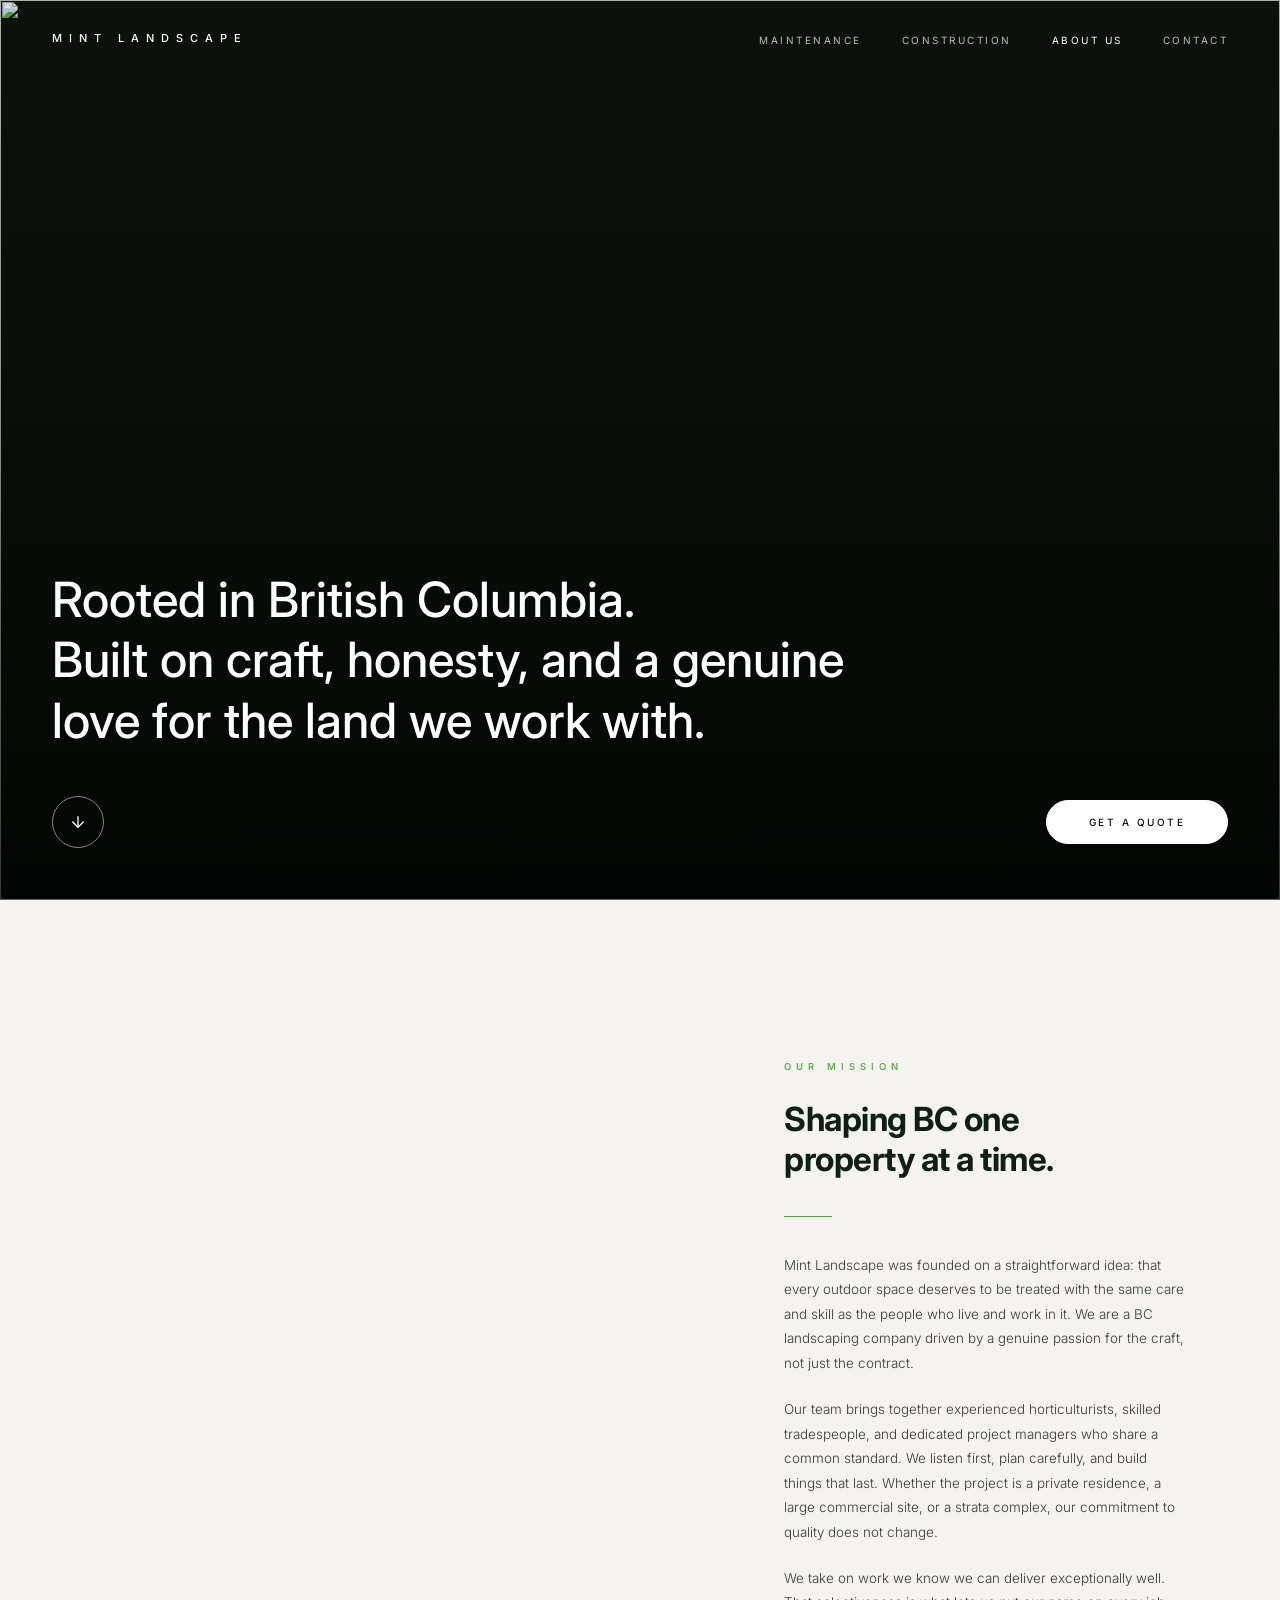
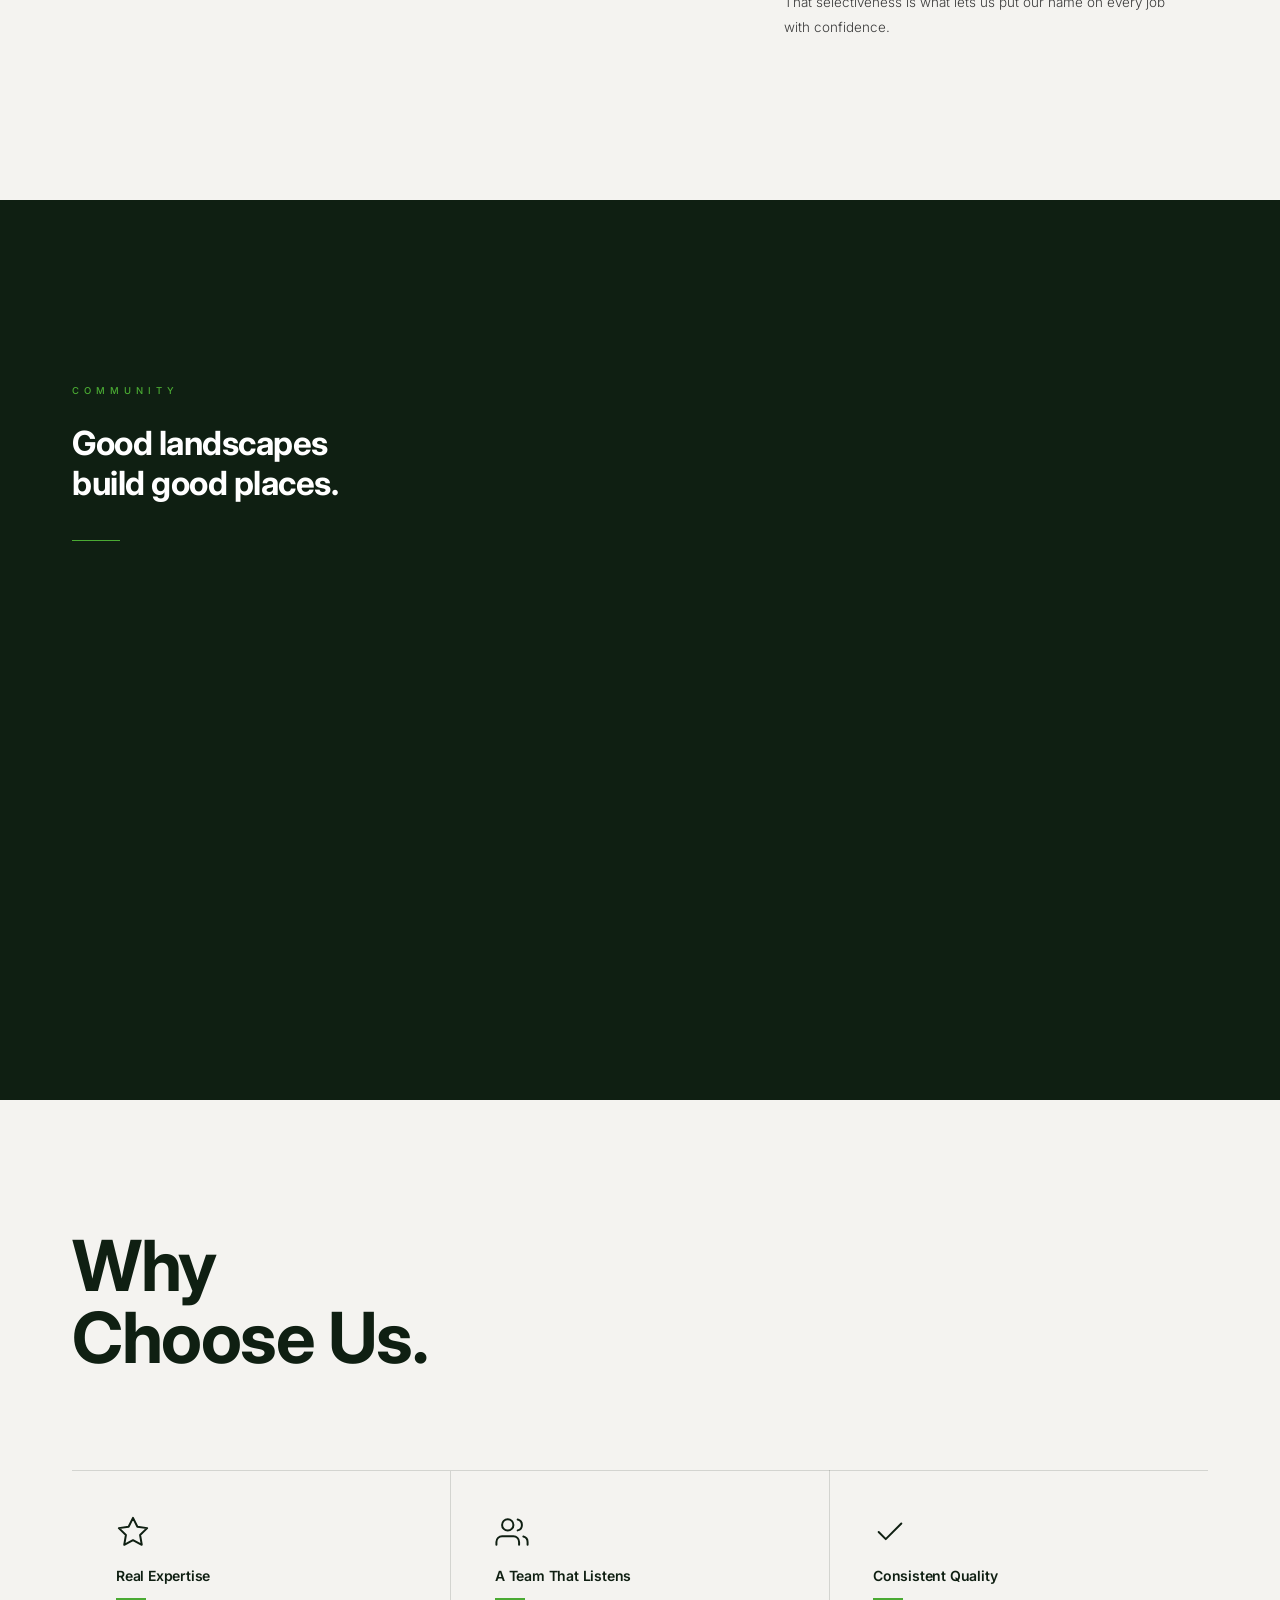
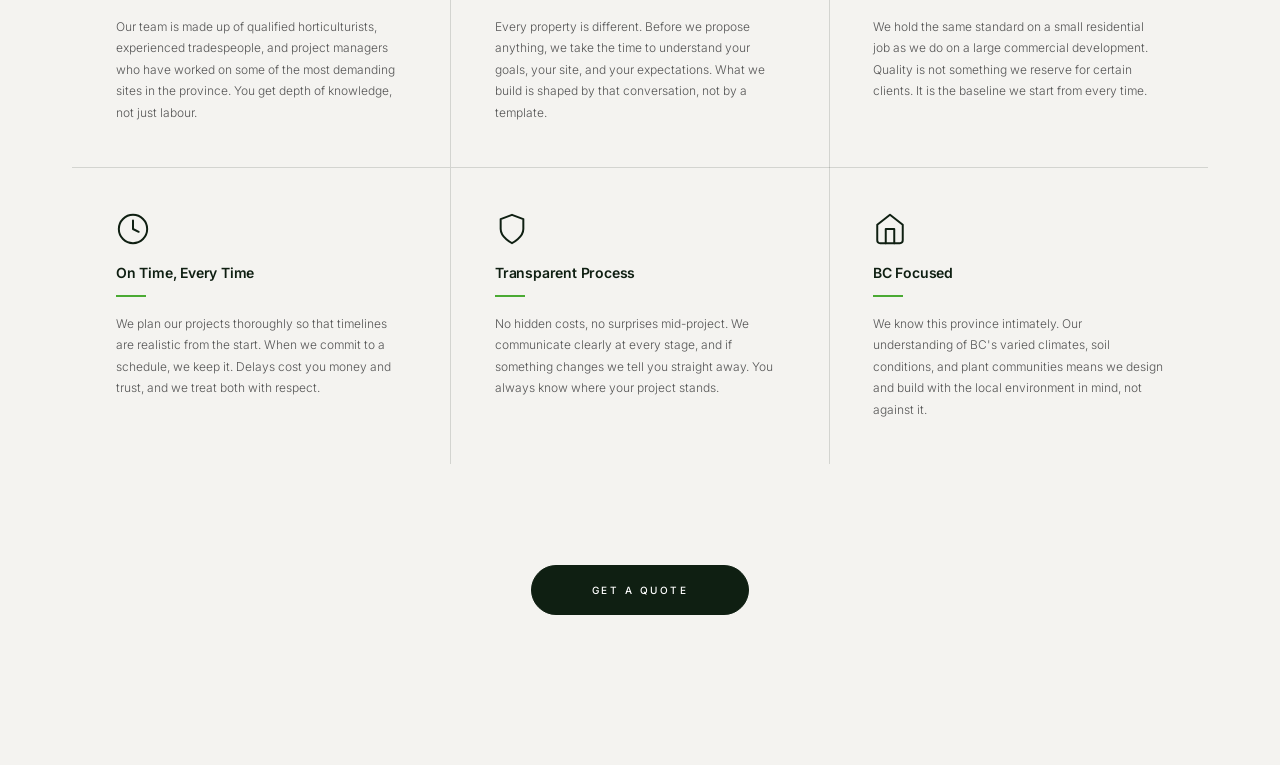
==== about.html @ d71b8bbe "Mint Landscape initial commit" ====
<!DOCTYPE html>
<html lang="en">
<head>
  <meta charset="UTF-8" />
  <meta name="viewport" content="width=device-width, initial-scale=1.0" />
  <title>About Us — Mint Landscape</title>
  <link
    href="https://fonts.googleapis.com/css2?family=Inter:wght@300;400;500;600;700;800&display=swap"
    rel="stylesheet"
  />
  <style>
    *, *::before, *::after {
      margin: 0;
      padding: 0;
      box-sizing: border-box;
    }

    html { scroll-behavior: smooth; }

    body {
      background: #0a140c;
      font-family: 'Inter', sans-serif;
    }

    /* ─────────────────────────────
       HERO
    ───────────────────────────── */
    .hero {
      position: relative;
      width: 100%;
      height: 100vh;
      overflow: hidden;
    }

    .hero__bg {
      position: absolute;
      inset: 0;
      z-index: 0;
      overflow: hidden;
    }

    .hero__bg img {
      width: 100%;
      height: 100%;
      object-fit: cover;
      animation: bgDrift 24s ease-in-out infinite alternate;
    }

    @keyframes bgDrift {
      from { transform: scale(1.00); }
      to   { transform: scale(1.07); }
    }

    .hero__bg::after {
      content: '';
      position: absolute;
      inset: 0;
      background: linear-gradient(
        to bottom,
        rgba(0,0,0,0.10) 0%,
        rgba(0,0,0,0.22) 40%,
        rgba(0,0,0,0.70) 100%
      );
    }

    .hero::after {
      content: '';
      position: absolute;
      bottom: 0; left: 0; right: 0;
      height: 1px;
      background: rgba(255,255,255,0.18);
      z-index: 10;
    }

    /* ── NAV ── */
    .nav {
      position: absolute;
      top: 0; left: 0; right: 0;
      z-index: 50;
      display: flex;
      align-items: center;
      justify-content: space-between;
      padding: 28px 52px;
      opacity: 0;
      transform: translateY(-12px);
      transition: opacity 0.9s ease, transform 0.9s ease;
    }

    .nav.show { opacity: 1; transform: translateY(0); }

    .nav__logo {
      font-size: 11px;
      font-weight: 500;
      letter-spacing: 7px;
      text-transform: uppercase;
      color: #fff;
      text-decoration: none;
    }

    .nav__links {
      display: flex;
      gap: 40px;
      list-style: none;
    }

    .nav__links a {
      font-size: 10px;
      font-weight: 400;
      letter-spacing: 2.5px;
      text-transform: uppercase;
      color: rgba(255,255,255,0.72);
      text-decoration: none;
      transition: color 0.2s ease;
    }

    .nav__links a:hover,
    .nav__links a.active { color: #fff; }

    /* ── HERO CONTENT ── */
    .hero__content {
      position: absolute;
      inset: 0;
      z-index: 20;
      display: flex;
      flex-direction: column;
      justify-content: flex-end;
      padding: 0 52px 52px;
    }

    .hero__heading {
      font-size: clamp(28px, 3.8vw, 62px);
      font-weight: 500;
      color: #ffffff;
      line-height: 1.25;
      max-width: 860px;
      opacity: 0;
      transform: translateY(22px);
      transition: opacity 0.8s ease, transform 0.8s ease;
    }

    .hero__heading.show { opacity: 1; transform: translateY(0); }

    .hero__bottom {
      display: flex;
      align-items: center;
      justify-content: space-between;
      margin-top: 44px;
      opacity: 0;
      transform: translateY(16px);
      transition: opacity 0.7s ease 0.18s, transform 0.7s ease 0.18s;
    }

    .hero__bottom.show { opacity: 1; transform: translateY(0); }

    .scroll-btn {
      width: 52px;
      height: 52px;
      border-radius: 50%;
      border: 1.5px solid rgba(255,255,255,0.50);
      display: flex;
      align-items: center;
      justify-content: center;
      cursor: pointer;
      text-decoration: none;
      position: relative;
      overflow: hidden;
      transition: border-color 0.3s ease, transform 0.2s ease;
    }

    .scroll-btn::before {
      content: '';
      position: absolute;
      inset: 0;
      border-radius: 50%;
      background: rgba(255,255,255,0.10);
      transform: scale(0);
      transition: transform 0.35s cubic-bezier(0.16, 1, 0.3, 1);
    }

    .scroll-btn:hover::before { transform: scale(1); }
    .scroll-btn:hover { border-color: rgba(255,255,255,0.90); transform: translateY(3px); }

    .scroll-btn svg {
      width: 18px;
      height: 18px;
      stroke: #fff;
      fill: none;
      stroke-width: 1.8;
      position: relative;
      z-index: 1;
    }

    .quote-btn {
      display: inline-block;
      font-size: 10px;
      font-weight: 500;
      letter-spacing: 2.5px;
      text-transform: uppercase;
      color: #0a140c;
      text-decoration: none;
      background: #ffffff;
      border: 1.5px solid #ffffff;
      border-radius: 100px;
      padding: 15px 42px;
      cursor: pointer;
      position: relative;
      overflow: hidden;
      z-index: 0;
      transition: color 0.35s ease, transform 0.18s ease;
    }

    .quote-btn::after {
      content: '';
      position: absolute;
      inset: 0;
      border-radius: 100px;
      background: #2a5c35;
      transform: translateX(-101%);
      transition: transform 0.38s cubic-bezier(0.16, 1, 0.3, 1);
      z-index: 1;
    }

    .quote-btn:hover::after { transform: translateX(0); }
    .quote-btn:hover { color: #ffffff; transform: translateY(-2px); }
    .quote-btn:active { transform: translateY(0); }
    .quote-btn span { position: relative; z-index: 2; }

    /* ─────────────────────────────
       SCROLL CONTENT
    ───────────────────────────── */
    .page-content {
      background: #f4f3f0;
      overflow: hidden;
    }

    /* ─────────────────────────────
       SECTION 1 — OUR MISSION
       image left, text right
    ───────────────────────────── */
    .mission {
      display: flex;
      align-items: stretch;
      min-height: 100vh;
    }

    .mission__img {
      flex: 0 0 55%;
      position: relative;
      overflow: hidden;
      clip-path: inset(6% 6% 6% 6% round 18px);
      transition: clip-path 1.1s cubic-bezier(0.16, 1, 0.3, 1);
    }

    .mission__img.reveal {
      clip-path: inset(0% 0% 0% 0% round 0px);
    }

    .mission__img img {
      width: 100%;
      height: 100%;
      object-fit: cover;
    }

    .mission__text {
      flex: 1;
      display: flex;
      flex-direction: column;
      justify-content: center;
      padding: 80px 72px 80px 80px;
      background: #f4f3f0;
    }

    .mission__eyebrow {
      font-size: 9.5px;
      font-weight: 500;
      letter-spacing: 5px;
      text-transform: uppercase;
      color: #4aaa33;
      margin-bottom: 28px;
      opacity: 0;
      transform: translateY(14px);
      transition: opacity 0.6s ease, transform 0.6s ease;
    }
    .mission__eyebrow.show { opacity: 1; transform: translateY(0); }

    .mission__heading {
      font-size: clamp(26px, 2.6vw, 42px);
      font-weight: 700;
      color: #0f1f12;
      line-height: 1.2;
      letter-spacing: -0.5px;
      margin-bottom: 36px;
      opacity: 0;
      transform: translateY(20px);
      transition: opacity 0.75s ease, transform 0.75s ease;
    }
    .mission__heading.show { opacity: 1; transform: translateY(0); }

    .mission__rule {
      width: 0;
      height: 1.5px;
      background: #4aaa33;
      margin-bottom: 36px;
      transition: width 0.9s cubic-bezier(0.16, 1, 0.3, 1);
    }
    .mission__rule.show { width: 48px; }

    .mission__body {
      opacity: 0;
      transform: translateY(16px);
      transition: opacity 0.7s ease, transform 0.7s ease;
    }
    .mission__body.show { opacity: 1; transform: translateY(0); }

    .mission__body p {
      font-size: clamp(13px, 1.05vw, 15.5px);
      font-weight: 300;
      color: #3a3a3a;
      line-height: 1.82;
      max-width: 400px;
    }

    .mission__body p + p { margin-top: 22px; }

    /* ─────────────────────────────
       SECTION 2 — COMMUNITY
       text left, image right
    ───────────────────────────── */
    .community {
      display: flex;
      align-items: stretch;
      min-height: 100vh;
      background: #0f1f12;
    }

    .community__text {
      flex: 1;
      display: flex;
      flex-direction: column;
      justify-content: center;
      padding: 80px 80px 80px 72px;
    }

    .community__eyebrow {
      font-size: 9.5px;
      font-weight: 500;
      letter-spacing: 5px;
      text-transform: uppercase;
      color: #4aaa33;
      margin-bottom: 28px;
      opacity: 0;
      transform: translateY(14px);
      transition: opacity 0.6s ease, transform 0.6s ease;
    }
    .community__eyebrow.show { opacity: 1; transform: translateY(0); }

    .community__heading {
      font-size: clamp(26px, 2.6vw, 42px);
      font-weight: 700;
      color: #ffffff;
      line-height: 1.2;
      letter-spacing: -0.5px;
      margin-bottom: 36px;
      opacity: 0;
      transform: translateY(20px);
      transition: opacity 0.75s ease, transform 0.75s ease;
    }
    .community__heading.show { opacity: 1; transform: translateY(0); }

    .community__rule {
      width: 0;
      height: 1.5px;
      background: #4aaa33;
      margin-bottom: 36px;
      transition: width 0.9s cubic-bezier(0.16, 1, 0.3, 1);
    }
    .community__rule.show { width: 48px; }

    .community__body {
      opacity: 0;
      transform: translateY(16px);
      transition: opacity 0.7s ease, transform 0.7s ease;
    }
    .community__body.show { opacity: 1; transform: translateY(0); }

    .community__body p {
      font-size: clamp(13px, 1.05vw, 15.5px);
      font-weight: 300;
      color: rgba(255,255,255,0.75);
      line-height: 1.82;
      max-width: 400px;
    }

    .community__body p + p { margin-top: 22px; }

    .community__img {
      flex: 0 0 55%;
      position: relative;
      overflow: hidden;
      clip-path: inset(6% 6% 6% 6% round 18px);
      transition: clip-path 1.1s cubic-bezier(0.16, 1, 0.3, 1);
    }

    .community__img.reveal {
      clip-path: inset(0% 0% 0% 0% round 0px);
    }

    .community__img img {
      width: 100%;
      height: 100%;
      object-fit: cover;
    }

    /* ─────────────────────────────
       SECTION 3 — WHY CHOOSE US
    ───────────────────────────── */
    .why {
      background: #f4f3f0;
      padding: 130px 72px 150px;
    }

    .why__header {
      display: flex;
      align-items: flex-start;
      justify-content: space-between;
      gap: 60px;
      margin-bottom: 96px;
    }

    .why__title {
      font-size: clamp(42px, 5.5vw, 82px);
      font-weight: 700;
      color: #0f1f12;
      line-height: 1.02;
      letter-spacing: -1.5px;
      opacity: 0;
      transform: translateY(28px);
      transition: opacity 0.85s ease, transform 0.85s ease;
    }
    .why__title.show { opacity: 1; transform: translateY(0); }

    .why__intro {
      max-width: 420px;
      padding-top: 18px;
      opacity: 0;
      transform: translateY(20px);
      transition: opacity 0.85s ease 0.18s, transform 0.85s ease 0.18s;
    }
    .why__intro.show { opacity: 1; transform: translateY(0); }

    .why__intro p {
      font-size: clamp(13px, 1.0vw, 15px);
      font-weight: 300;
      color: #3a3a3a;
      line-height: 1.84;
    }

    .why__grid {
      display: grid;
      grid-template-columns: repeat(3, 1fr);
      perspective: 1200px;
      overflow: visible;
    }

    .why__card {
      padding: 44px;
      border-top: 1px solid rgba(15,31,18,0.14);
      opacity: 0;
      transform: translateY(32px);
      transition: opacity 0.65s ease, transform 0.65s ease,
                  box-shadow 0.35s ease, background 0.25s ease;
      cursor: default;
      will-change: transform;
      position: relative;
    }
    .why__card.show { opacity: 1; transform: translateY(0); }

    .why__card:not(:nth-child(3n)) {
      border-right: 1px solid rgba(15,31,18,0.14);
    }

    .why__card:hover {
      box-shadow: 0 28px 64px -12px rgba(15,31,18,0.22),
                  0 8px 24px -4px rgba(15,31,18,0.12);
      z-index: 2;
      background: #fff;
      border-radius: 6px;
    }

    .why__card__icon {
      width: 34px;
      height: 34px;
      margin-bottom: 18px;
    }

    .why__card__icon svg {
      width: 34px;
      height: 34px;
      stroke: #0f1f12;
      fill: none;
      stroke-width: 1.4;
      stroke-linecap: round;
      stroke-linejoin: round;
    }

    .why__card__name {
      font-size: clamp(14px, 1.05vw, 16.5px);
      font-weight: 600;
      color: #0f1f12;
      letter-spacing: -0.2px;
      margin-bottom: 14px;
    }

    .why__card__line {
      width: 30px;
      height: 1.5px;
      background: #4aaa33;
      margin-bottom: 16px;
    }

    .why__card__desc {
      font-size: clamp(12px, 0.88vw, 13.5px);
      font-weight: 300;
      color: #555;
      line-height: 1.80;
    }

    /* CTA at bottom */
    .why__cta {
      display: flex;
      justify-content: center;
      padding-top: 100px;
      opacity: 0;
      transform: translateY(18px);
      transition: opacity 0.7s ease, transform 0.7s ease;
    }
    .why__cta.show { opacity: 1; transform: translateY(0); }

    .why__quote-btn {
      display: inline-block;
      font-size: 10px;
      font-weight: 500;
      letter-spacing: 2.5px;
      text-transform: uppercase;
      color: #fff;
      text-decoration: none;
      background: #0f1f12;
      border: 1.5px solid #0f1f12;
      border-radius: 100px;
      padding: 18px 60px;
      position: relative;
      overflow: hidden;
      z-index: 0;
      transition: color 0.35s ease, transform 0.18s ease;
      cursor: pointer;
    }
    .why__quote-btn::after {
      content: '';
      position: absolute;
      inset: 0;
      border-radius: 100px;
      background: #2a5c35;
      transform: translateX(-101%);
      transition: transform 0.38s cubic-bezier(0.16, 1, 0.3, 1);
      z-index: 1;
    }
    .why__quote-btn:hover::after { transform: translateX(0); }
    .why__quote-btn:hover { color: #fff; transform: translateY(-2px); }
    .why__quote-btn:active { transform: translateY(0); }
    .why__quote-btn span { position: relative; z-index: 2; }
  </style>
</head>
<body>

  <!-- ── HERO ── -->
  <section class="hero" id="hero">

    <div class="hero__bg" aria-hidden="true">
      <img src="images/about_1.jpg" alt="" />
    </div>

    <nav class="nav" id="siteNav">
      <a href="home.html" class="nav__logo">Mint Landscape</a>
      <ul class="nav__links">
        <li><a href="maintenance.html">Maintenance</a></li>
        <li><a href="construction.html">Construction</a></li>
        <li><a href="about.html" class="active">About Us</a></li>
        <li><a href="contact.html">Contact</a></li>
      </ul>
    </nav>

    <div class="hero__content">
      <h1 class="hero__heading" id="heroHeading">
        Rooted in British Columbia.<br>
        Built on craft, honesty, and a genuine<br>
        love for the land we work with.
      </h1>
      <div class="hero__bottom" id="heroBottom">
        <a href="#content" class="scroll-btn" aria-label="Scroll down">
          <svg viewBox="0 0 24 24" stroke-linecap="round" stroke-linejoin="round">
            <line x1="12" y1="5" x2="12" y2="19"/>
            <polyline points="19 12 12 19 5 12"/>
          </svg>
        </a>
        <a href="contact.html#quote" class="quote-btn">
          <span>Get a Quote</span>
        </a>
      </div>
    </div>

  </section>

  <!-- ── SCROLL CONTENT ── -->
  <div class="page-content" id="content">

    <!-- ── SECTION 1: OUR MISSION ── -->
    <div class="mission" id="missionSection">

      <div class="mission__img" id="missionImg">
        <img src="images/about_1.jpg" alt="Mint Landscape team at work" />
      </div>

      <div class="mission__text">
        <p class="mission__eyebrow" id="missionEyebrow">Our Mission</p>
        <h2 class="mission__heading" id="missionHeading">
          Shaping BC one<br>property at a time.
        </h2>
        <div class="mission__rule" id="missionRule"></div>
        <div class="mission__body" id="missionBody">
          <p>
            Mint Landscape was founded on a straightforward idea: that every
            outdoor space deserves to be treated with the same care and
            skill as the people who live and work in it. We are a BC landscaping
            company driven by a genuine passion for the craft, not just the
            contract.
          </p>
          <p>
            Our team brings together experienced horticulturists, skilled
            tradespeople, and dedicated project managers who share a common
            standard. We listen first, plan carefully, and build things that
            last. Whether the project is a private residence, a large commercial
            site, or a strata complex, our commitment to quality does not change.
          </p>
          <p>
            We take on work we know we can deliver exceptionally well. That
            selectiveness is what lets us put our name on every job with confidence.
          </p>
        </div>
      </div>

    </div>

    <!-- ── SECTION 2: COMMUNITY ── -->
    <div class="community" id="communitySection">

      <div class="community__text">
        <p class="community__eyebrow" id="communityEyebrow">Community</p>
        <h2 class="community__heading" id="communityHeading">
          Good landscapes<br>build good places.
        </h2>
        <div class="community__rule" id="communityRule"></div>
        <div class="community__body" id="communityBody">
          <p>
            We serve a wide range of clients across the Lower Mainland and
            greater BC, from families wanting a backyard they can actually
            use, to developers who need a trusted landscaping partner from
            groundbreak to handover.
          </p>
          <p>
            The spaces we build and maintain become part of neighbourhoods.
            They affect how people feel walking to their front door, how
            residents interact with shared outdoor areas, and how a business
            presents itself to the world. We take that seriously.
          </p>
          <p>
            Building strong relationships with our clients and giving back to
            the communities we work in is not a side note. It is part of what
            drives us to keep doing this work well.
          </p>
        </div>
      </div>

      <div class="community__img" id="communityImg">
        <img src="images/about_2.jpeg" alt="Mint Landscape community work" />
      </div>

    </div>

    <!-- ── SECTION 3: WHY CHOOSE US ── -->
    <section class="why" id="whySection">

      <div class="why__header" id="whyHeader">
        <h2 class="why__title" id="whyTitle">Why<br>Choose Us.</h2>
        <div class="why__intro" id="whyIntro">
          <p>
            There are many landscaping companies in BC. Here is what makes
            working with Mint a different experience from the first call to
            the final walkthrough.
          </p>
        </div>
      </div>

      <div class="why__grid" id="whyGrid">

        <div class="why__card" data-why>
          <div class="why__card__icon">
            <svg viewBox="0 0 24 24" aria-hidden="true">
              <path d="M12 2l3.09 6.26L22 9.27l-5 4.87 1.18 6.88L12 17.77l-6.18 3.25L7 14.14 2 9.27l6.91-1.01L12 2z"/>
            </svg>
          </div>
          <p class="why__card__name">Real Expertise</p>
          <div class="why__card__line"></div>
          <p class="why__card__desc">Our team is made up of qualified horticulturists, experienced tradespeople, and project managers who have worked on some of the most demanding sites in the province. You get depth of knowledge, not just labour.</p>
        </div>

        <div class="why__card" data-why>
          <div class="why__card__icon">
            <svg viewBox="0 0 24 24" aria-hidden="true">
              <path d="M17 21v-2a4 4 0 0 0-4-4H5a4 4 0 0 0-4 4v2"/>
              <circle cx="9" cy="7" r="4"/>
              <path d="M23 21v-2a4 4 0 0 0-3-3.87"/>
              <path d="M16 3.13a4 4 0 0 1 0 7.75"/>
            </svg>
          </div>
          <p class="why__card__name">A Team That Listens</p>
          <div class="why__card__line"></div>
          <p class="why__card__desc">Every property is different. Before we propose anything, we take the time to understand your goals, your site, and your expectations. What we build is shaped by that conversation, not by a template.</p>
        </div>

        <div class="why__card" data-why>
          <div class="why__card__icon">
            <svg viewBox="0 0 24 24" aria-hidden="true">
              <polyline points="20 6 9 17 4 12"/>
            </svg>
          </div>
          <p class="why__card__name">Consistent Quality</p>
          <div class="why__card__line"></div>
          <p class="why__card__desc">We hold the same standard on a small residential job as we do on a large commercial development. Quality is not something we reserve for certain clients. It is the baseline we start from every time.</p>
        </div>

        <div class="why__card" data-why>
          <div class="why__card__icon">
            <svg viewBox="0 0 24 24" aria-hidden="true">
              <circle cx="12" cy="12" r="10"/>
              <polyline points="12 6 12 12 16 14"/>
            </svg>
          </div>
          <p class="why__card__name">On Time, Every Time</p>
          <div class="why__card__line"></div>
          <p class="why__card__desc">We plan our projects thoroughly so that timelines are realistic from the start. When we commit to a schedule, we keep it. Delays cost you money and trust, and we treat both with respect.</p>
        </div>

        <div class="why__card" data-why>
          <div class="why__card__icon">
            <svg viewBox="0 0 24 24" aria-hidden="true">
              <path d="M12 22s8-4 8-10V5l-8-3-8 3v7c0 6 8 10 8 10z"/>
            </svg>
          </div>
          <p class="why__card__name">Transparent Process</p>
          <div class="why__card__line"></div>
          <p class="why__card__desc">No hidden costs, no surprises mid-project. We communicate clearly at every stage, and if something changes we tell you straight away. You always know where your project stands.</p>
        </div>

        <div class="why__card" data-why>
          <div class="why__card__icon">
            <svg viewBox="0 0 24 24" aria-hidden="true">
              <path d="M3 9l9-7 9 7v11a2 2 0 0 1-2 2H5a2 2 0 0 1-2-2z"/>
              <polyline points="9 22 9 12 15 12 15 22"/>
            </svg>
          </div>
          <p class="why__card__name">BC Focused</p>
          <div class="why__card__line"></div>
          <p class="why__card__desc">We know this province intimately. Our understanding of BC's varied climates, soil conditions, and plant communities means we design and build with the local environment in mind, not against it.</p>
        </div>

      </div>

      <div class="why__cta" id="whyCta">
        <a href="contact.html#quote" class="why__quote-btn"><span>Get a Quote</span></a>
      </div>

    </section>

  </div>

  <script>
    // Hero entrance
    setTimeout(function () {
      document.getElementById('siteNav').classList.add('show');
      setTimeout(function () { document.getElementById('heroHeading').classList.add('show'); }, 150);
      setTimeout(function () { document.getElementById('heroBottom').classList.add('show'); }, 400);
    }, 1000);

    function makeRevealObs(threshold, onEnter, onLeave) {
      return new IntersectionObserver(function(entries) {
        entries.forEach(function(entry) {
          if (entry.isIntersecting) { onEnter(entry.target); }
          else { if (onLeave) onLeave(entry.target); }
        });
      }, { threshold: threshold || 0.15 });
    }

    // ── Mission section ──
    makeRevealObs(0.15,
      function() {
        document.getElementById('missionImg').classList.add('reveal');
        setTimeout(function(){ document.getElementById('missionEyebrow').classList.add('show'); }, 400);
        setTimeout(function(){ document.getElementById('missionHeading').classList.add('show'); }, 650);
        setTimeout(function(){ document.getElementById('missionRule').classList.add('show'); }, 900);
        setTimeout(function(){ document.getElementById('missionBody').classList.add('show'); }, 1050);
      },
      function() {
        document.getElementById('missionImg').classList.remove('reveal');
        document.getElementById('missionEyebrow').classList.remove('show');
        document.getElementById('missionHeading').classList.remove('show');
        document.getElementById('missionRule').classList.remove('show');
        document.getElementById('missionBody').classList.remove('show');
      }
    ).observe(document.getElementById('missionSection'));

    // ── Community section ──
    makeRevealObs(0.15,
      function() {
        document.getElementById('communityImg').classList.add('reveal');
        setTimeout(function(){ document.getElementById('communityEyebrow').classList.add('show'); }, 400);
        setTimeout(function(){ document.getElementById('communityHeading').classList.add('show'); }, 650);
        setTimeout(function(){ document.getElementById('communityRule').classList.add('show'); }, 900);
        setTimeout(function(){ document.getElementById('communityBody').classList.add('show'); }, 1050);
      },
      function() {
        document.getElementById('communityImg').classList.remove('reveal');
        document.getElementById('communityEyebrow').classList.remove('show');
        document.getElementById('communityHeading').classList.remove('show');
        document.getElementById('communityRule').classList.remove('show');
        document.getElementById('communityBody').classList.remove('show');
      }
    ).observe(document.getElementById('communitySection'));

    // ── Why Choose Us header ──
    makeRevealObs(0.2,
      function() {
        document.getElementById('whyTitle').classList.add('show');
        setTimeout(function(){ document.getElementById('whyIntro').classList.add('show'); }, 180);
      },
      function() {
        document.getElementById('whyTitle').classList.remove('show');
        document.getElementById('whyIntro').classList.remove('show');
      }
    ).observe(document.getElementById('whyHeader'));

    // ── Why cards ──
    var whyCards = Array.from(document.querySelectorAll('[data-why]'));
    var whyCardObs = new IntersectionObserver(function(entries) {
      entries.forEach(function(entry) {
        var col = whyCards.indexOf(entry.target) % 3;
        if (entry.isIntersecting) {
          setTimeout(function(){ entry.target.classList.add('show'); }, col * 140);
        } else {
          entry.target.classList.remove('show');
        }
      });
    }, { threshold: 0.12 });
    whyCards.forEach(function(c) { whyCardObs.observe(c); });

    // ── CTA ──
    makeRevealObs(0.4,
      function(el){ el.classList.add('show'); },
      function(el){ el.classList.remove('show'); }
    ).observe(document.getElementById('whyCta'));

    // ── 3D tilt on why cards ──
    whyCards.forEach(function(card) {
      card.addEventListener('mousemove', function(e) {
        var rect = card.getBoundingClientRect();
        var dx = (e.clientX - rect.left - rect.width  / 2) / (rect.width  / 2);
        var dy = (e.clientY - rect.top  - rect.height / 2) / (rect.height / 2);
        card.style.transform = 'translateY(-6px) rotateX(' + (dy * -6) + 'deg) rotateY(' + (dx * 6) + 'deg) scale(1.01)';
        card.style.transition = 'box-shadow 0.2s ease, background 0.2s ease';
      });
      card.addEventListener('mouseleave', function() {
        card.style.transform = '';
        card.style.transition = 'opacity 0.65s ease, transform 0.55s cubic-bezier(0.16,1,0.3,1), box-shadow 0.35s ease';
      });
    });
  </script>

</body>
</html>
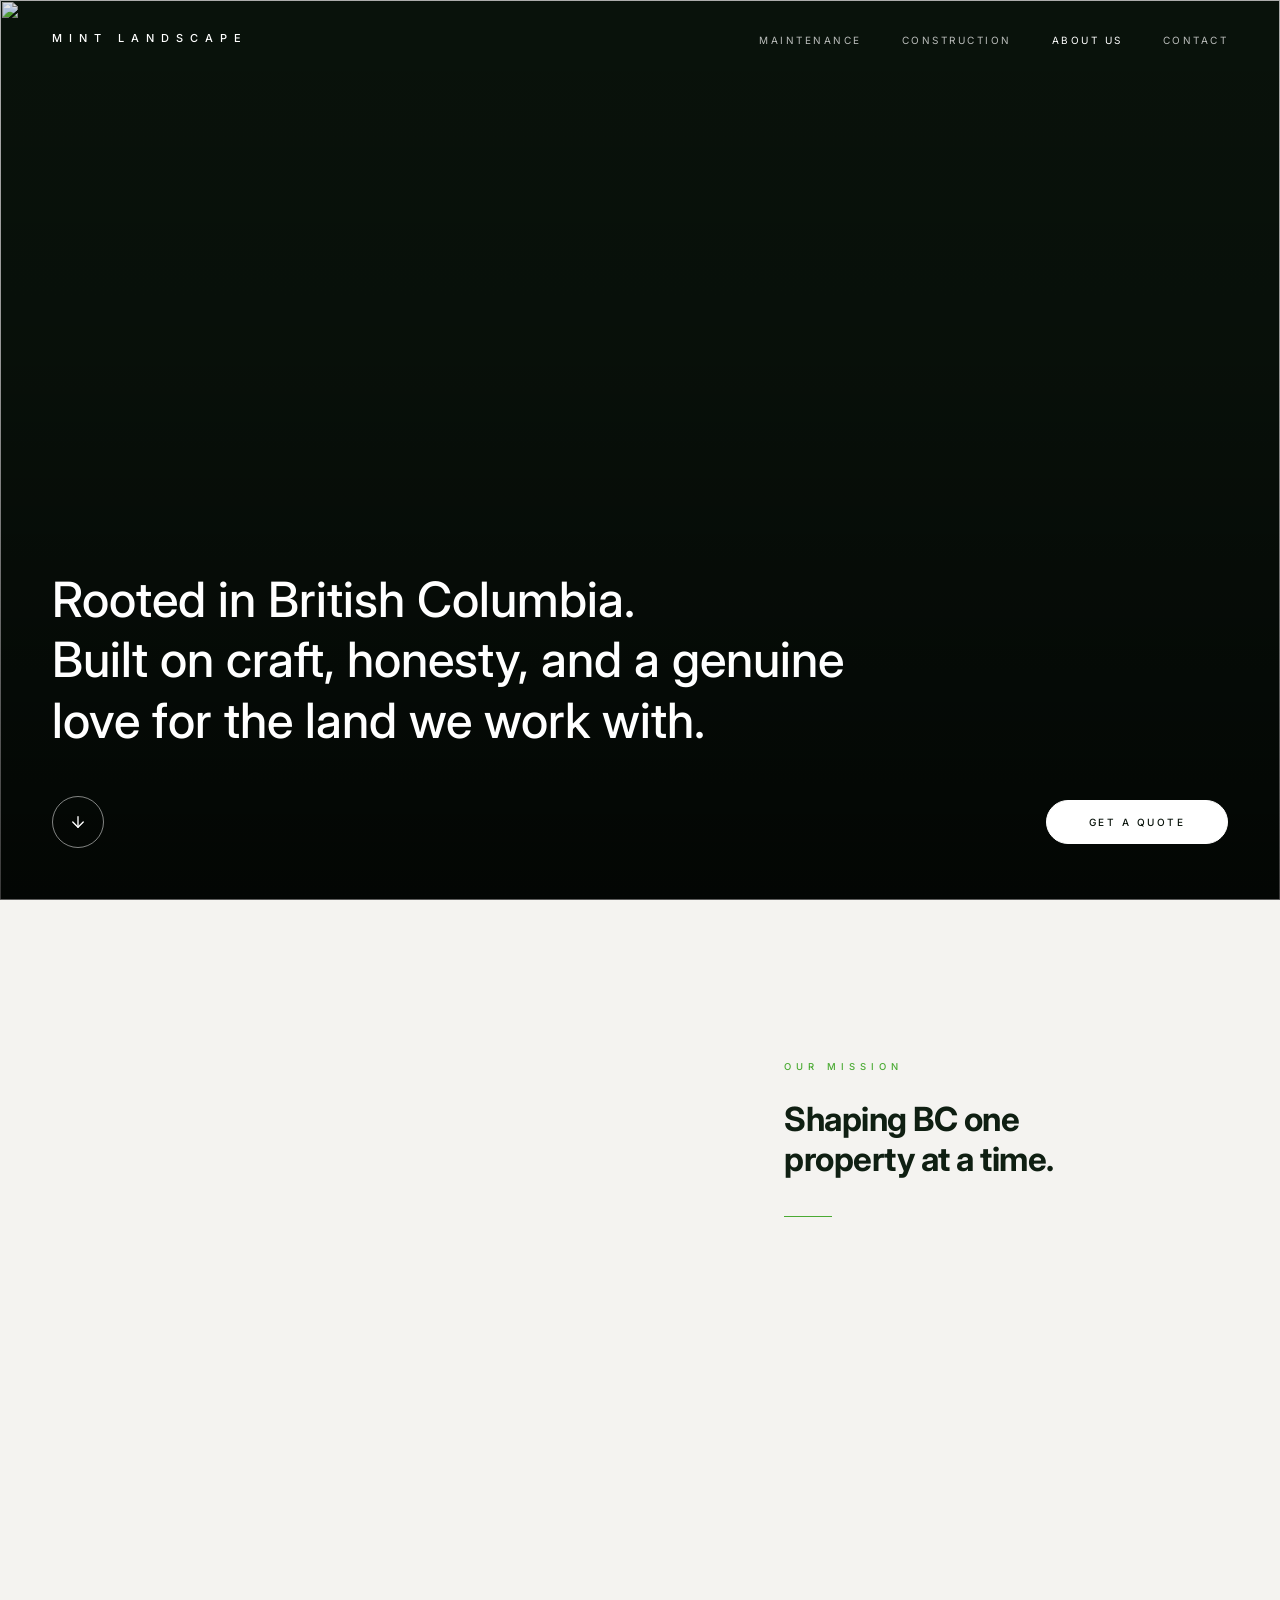
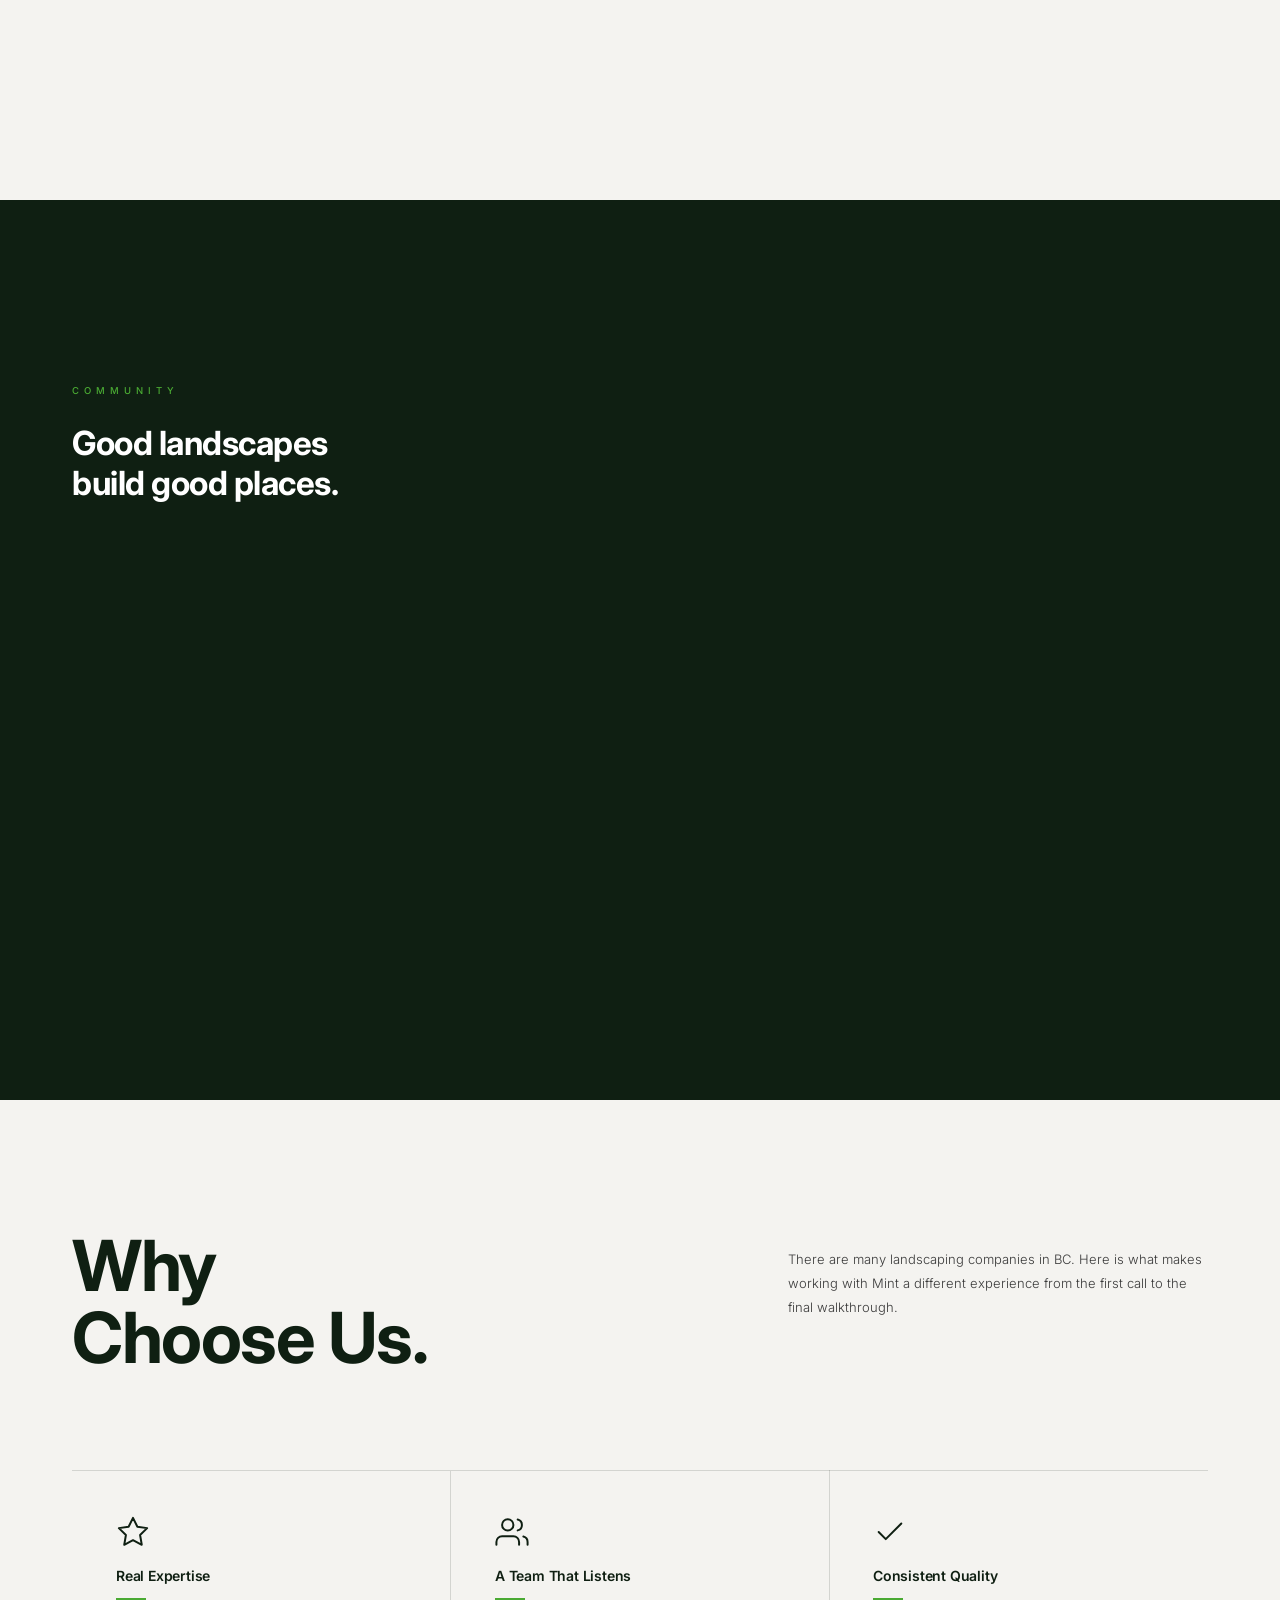
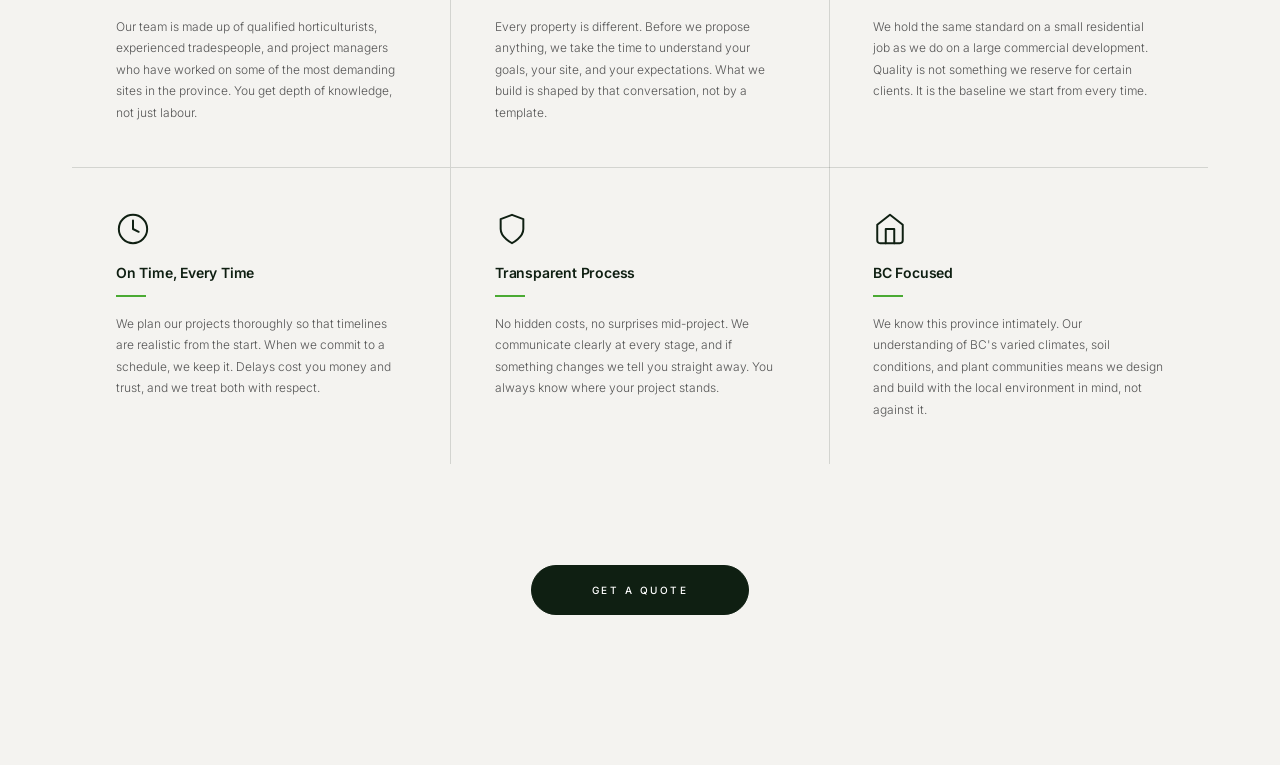
==== commit 580bde5e: "Implement mobile optimization phases 1-4 and shared responsive styles" ====
--- a/about.html
+++ b/about.html
@@ -8,6 +8,7 @@
     href="https://fonts.googleapis.com/css2?family=Inter:wght@300;400;500;600;700;800&display=swap"
     rel="stylesheet"
   />
+  <link rel="stylesheet" href="styles/shared-mobile.css" />
   <style>
     *, *::before, *::after {
       margin: 0;
@@ -97,6 +98,30 @@
       text-decoration: none;
     }
 
+    .nav__toggle {
+      display: none;
+      width: 42px;
+      height: 42px;
+      border: 1px solid rgba(255,255,255,0.45);
+      border-radius: 999px;
+      background: rgba(10,20,12,0.35);
+      color: #fff;
+      align-items: center;
+      justify-content: center;
+      cursor: pointer;
+      flex-shrink: 0;
+    }
+
+    .nav__toggle svg {
+      width: 18px;
+      height: 18px;
+      stroke: currentColor;
+      fill: none;
+      stroke-width: 2;
+      stroke-linecap: round;
+      stroke-linejoin: round;
+    }
+
     .nav__links {
       display: flex;
       gap: 40px;
@@ -115,6 +140,63 @@
 
     .nav__links a:hover,
     .nav__links a.active { color: #fff; }
+
+    @media (max-width: 980px) {
+      .nav {
+        padding: 22px 26px;
+      }
+
+      .nav__links {
+        gap: 24px;
+      }
+    }
+
+    @media (max-width: 768px) {
+      .nav {
+        padding: 16px;
+      }
+
+      .nav__logo {
+        letter-spacing: 4px;
+      }
+
+      .nav__toggle {
+        display: inline-flex;
+      }
+
+      .nav__links {
+        position: absolute;
+        top: calc(100% + 10px);
+        left: 16px;
+        right: 16px;
+        flex-direction: column;
+        gap: 0;
+        padding: 8px 0;
+        border: 1px solid rgba(255,255,255,0.2);
+        border-radius: 14px;
+        background: rgba(10,20,12,0.96);
+        backdrop-filter: blur(6px);
+        max-height: 0;
+        opacity: 0;
+        overflow: hidden;
+        pointer-events: none;
+        transform: translateY(-8px);
+        transition: max-height 0.28s ease, opacity 0.28s ease, transform 0.28s ease;
+      }
+
+      .nav__links a {
+        display: block;
+        padding: 12px 16px;
+        letter-spacing: 2px;
+      }
+
+      .nav__links.nav__links--open {
+        max-height: 320px;
+        opacity: 1;
+        pointer-events: auto;
+        transform: translateY(0);
+      }
+    }
 
     /* ── HERO CONTENT ── */
     .hero__content {
@@ -568,6 +650,90 @@
     .why__quote-btn:hover { color: #fff; transform: translateY(-2px); }
     .why__quote-btn:active { transform: translateY(0); }
     .why__quote-btn span { position: relative; z-index: 2; }
+
+    @media (max-width: 980px) {
+      .hero__content {
+        padding: 0 26px 34px;
+      }
+
+      .mission__text,
+      .community__text {
+        padding: 60px 42px;
+      }
+
+      .why {
+        padding: 90px 36px 100px;
+      }
+    }
+
+    @media (max-width: 768px) {
+      .hero {
+        min-height: 100svh;
+      }
+
+      .hero__content {
+        padding: 0 16px 20px;
+      }
+
+      .hero__bottom {
+        margin-top: 24px;
+      }
+
+      .mission,
+      .community {
+        flex-direction: column;
+        min-height: 0;
+      }
+
+      .mission__img,
+      .community__img {
+        flex: 0 0 auto;
+        min-height: 300px;
+        clip-path: none;
+      }
+
+      .mission__text,
+      .community__text {
+        padding: 34px 18px 42px;
+      }
+
+      .mission__body p,
+      .community__body p {
+        max-width: none;
+      }
+
+      .why {
+        padding: 72px 18px 78px;
+      }
+
+      .why__header {
+        flex-direction: column;
+        gap: 20px;
+        margin-bottom: 42px;
+      }
+
+      .why__intro {
+        max-width: none;
+        padding-top: 0;
+      }
+
+      .why__grid {
+        grid-template-columns: 1fr;
+      }
+
+      .why__card {
+        padding: 30px 20px 32px;
+      }
+
+      .why__card:not(:nth-child(3n)) {
+        border-right: none;
+      }
+
+      .why__cta {
+        padding-top: 48px;
+      }
+    }
+
   </style>
 </head>
 <body>
@@ -581,7 +747,21 @@
 
     <nav class="nav" id="siteNav">
       <a href="home.html" class="nav__logo">Mint Landscape</a>
-      <ul class="nav__links">
+      <button
+        class="nav__toggle"
+        id="navToggle"
+        type="button"
+        aria-label="Toggle menu"
+        aria-expanded="false"
+        aria-controls="siteNavLinks"
+      >
+        <svg viewBox="0 0 24 24" aria-hidden="true">
+          <line x1="4" y1="7" x2="20" y2="7"></line>
+          <line x1="4" y1="12" x2="20" y2="12"></line>
+          <line x1="4" y1="17" x2="20" y2="17"></line>
+        </svg>
+      </button>
+      <ul class="nav__links" id="siteNavLinks">
         <li><a href="maintenance.html">Maintenance</a></li>
         <li><a href="construction.html">Construction</a></li>
         <li><a href="about.html" class="active">About Us</a></li>
@@ -784,6 +964,31 @@
   </div>
 
   <script>
+    var navToggle = document.getElementById('navToggle');
+    var navLinks = document.getElementById('siteNavLinks');
+
+    function setMobileNavState(isOpen) {
+      navLinks.classList.toggle('nav__links--open', isOpen);
+      navToggle.setAttribute('aria-expanded', isOpen ? 'true' : 'false');
+    }
+
+    navToggle.addEventListener('click', function () {
+      var isOpen = navLinks.classList.contains('nav__links--open');
+      setMobileNavState(!isOpen);
+    });
+
+    navLinks.querySelectorAll('a').forEach(function (link) {
+      link.addEventListener('click', function () {
+        setMobileNavState(false);
+      });
+    });
+
+    window.addEventListener('resize', function () {
+      if (window.innerWidth > 768) {
+        setMobileNavState(false);
+      }
+    });
+
     // Hero entrance
     setTimeout(function () {
       document.getElementById('siteNav').classList.add('show');
@@ -868,20 +1073,22 @@
       function(el){ el.classList.remove('show'); }
     ).observe(document.getElementById('whyCta'));
 
-    // ── 3D tilt on why cards ──
-    whyCards.forEach(function(card) {
-      card.addEventListener('mousemove', function(e) {
-        var rect = card.getBoundingClientRect();
-        var dx = (e.clientX - rect.left - rect.width  / 2) / (rect.width  / 2);
-        var dy = (e.clientY - rect.top  - rect.height / 2) / (rect.height / 2);
-        card.style.transform = 'translateY(-6px) rotateX(' + (dy * -6) + 'deg) rotateY(' + (dx * 6) + 'deg) scale(1.01)';
-        card.style.transition = 'box-shadow 0.2s ease, background 0.2s ease';
+    // ── 3D tilt on why cards (desktop pointer devices only) ──
+    if (window.matchMedia('(hover: hover) and (pointer: fine)').matches) {
+      whyCards.forEach(function(card) {
+        card.addEventListener('mousemove', function(e) {
+          var rect = card.getBoundingClientRect();
+          var dx = (e.clientX - rect.left - rect.width  / 2) / (rect.width  / 2);
+          var dy = (e.clientY - rect.top  - rect.height / 2) / (rect.height / 2);
+          card.style.transform = 'translateY(-6px) rotateX(' + (dy * -6) + 'deg) rotateY(' + (dx * 6) + 'deg) scale(1.01)';
+          card.style.transition = 'box-shadow 0.2s ease, background 0.2s ease';
+        });
+        card.addEventListener('mouseleave', function() {
+          card.style.transform = '';
+          card.style.transition = 'opacity 0.65s ease, transform 0.55s cubic-bezier(0.16,1,0.3,1), box-shadow 0.35s ease';
+        });
       });
-      card.addEventListener('mouseleave', function() {
-        card.style.transform = '';
-        card.style.transition = 'opacity 0.65s ease, transform 0.55s cubic-bezier(0.16,1,0.3,1), box-shadow 0.35s ease';
-      });
-    });
+    }
   </script>
 
 </body>
--- a/styles/shared-mobile.css
+++ b/styles/shared-mobile.css
@@ -0,0 +1,62 @@
+a, button {
+  -webkit-tap-highlight-color: rgba(74, 170, 51, 0.28);
+  touch-action: manipulation;
+}
+
+@media (hover: none), (pointer: coarse) {
+  .nav__links a:hover,
+  .panel__btn:hover,
+  .rq-btn:hover,
+  .quote-btn:hover,
+  .scroll-btn:hover,
+  .svc-quote-btn:hover,
+  .why__quote-btn:hover,
+  .svc__cta:hover,
+  .svc__link:hover,
+  .svc__list li:hover,
+  .wws__card:hover,
+  .wws__card:hover .wws__card-img,
+  .wws__card:hover .wws__card-body,
+  .loc__address a:hover,
+  .why__card:hover,
+  .svc-card:hover {
+    transform: none;
+    box-shadow: none;
+  }
+
+  .nav__toggle,
+  .nav__links a,
+  .panel__btn,
+  .rq-btn,
+  .quote-btn,
+  .scroll-btn,
+  .svc-quote-btn,
+  .why__quote-btn,
+  .svc__cta,
+  .svc__link {
+    transition-duration: 0.16s;
+  }
+
+  .nav__toggle:active,
+  .panel__btn:active,
+  .rq-btn:active,
+  .quote-btn:active,
+  .scroll-btn:active,
+  .svc-quote-btn:active,
+  .why__quote-btn:active,
+  .svc__cta:active {
+    transform: scale(0.98);
+  }
+}
+
+@media (prefers-reduced-motion: reduce) {
+  html {
+    scroll-behavior: auto;
+  }
+
+  *, *::before, *::after {
+    animation-duration: 0.01ms !important;
+    animation-iteration-count: 1 !important;
+    transition-duration: 0.01ms !important;
+  }
+}
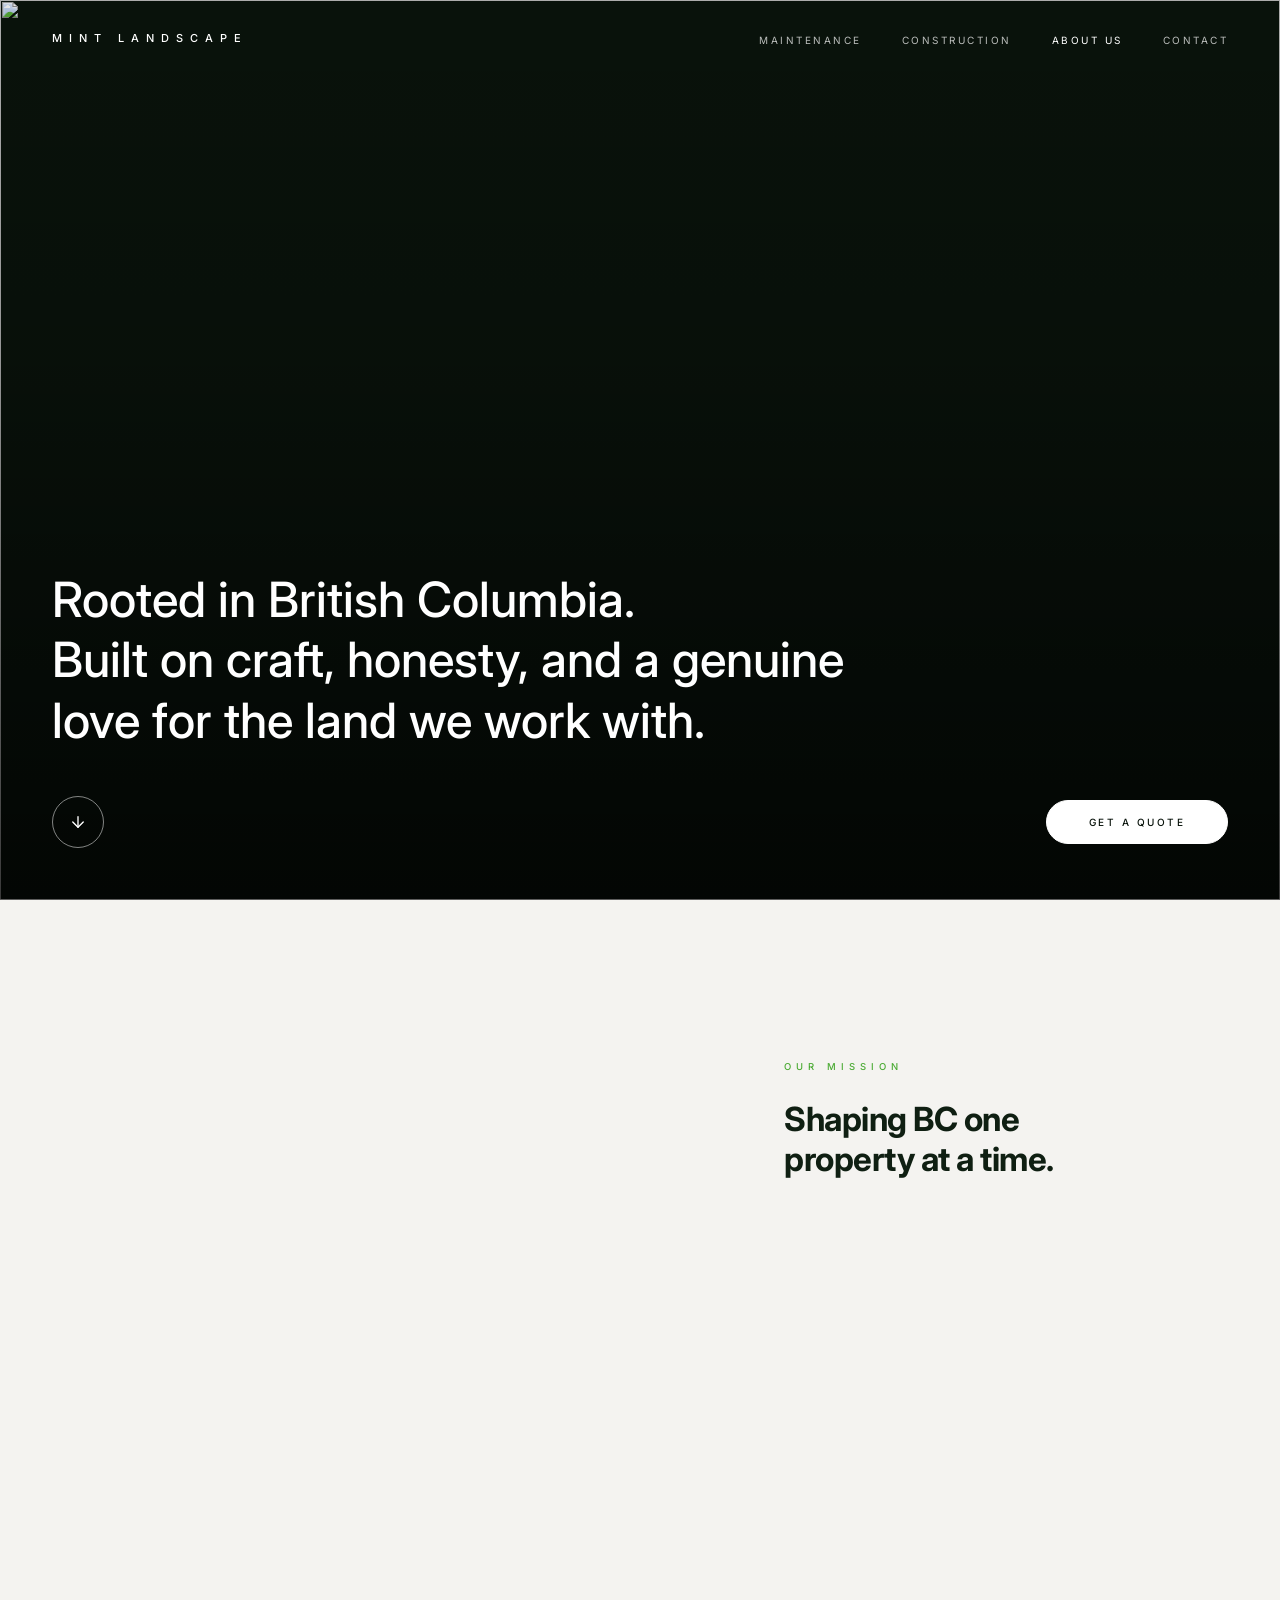
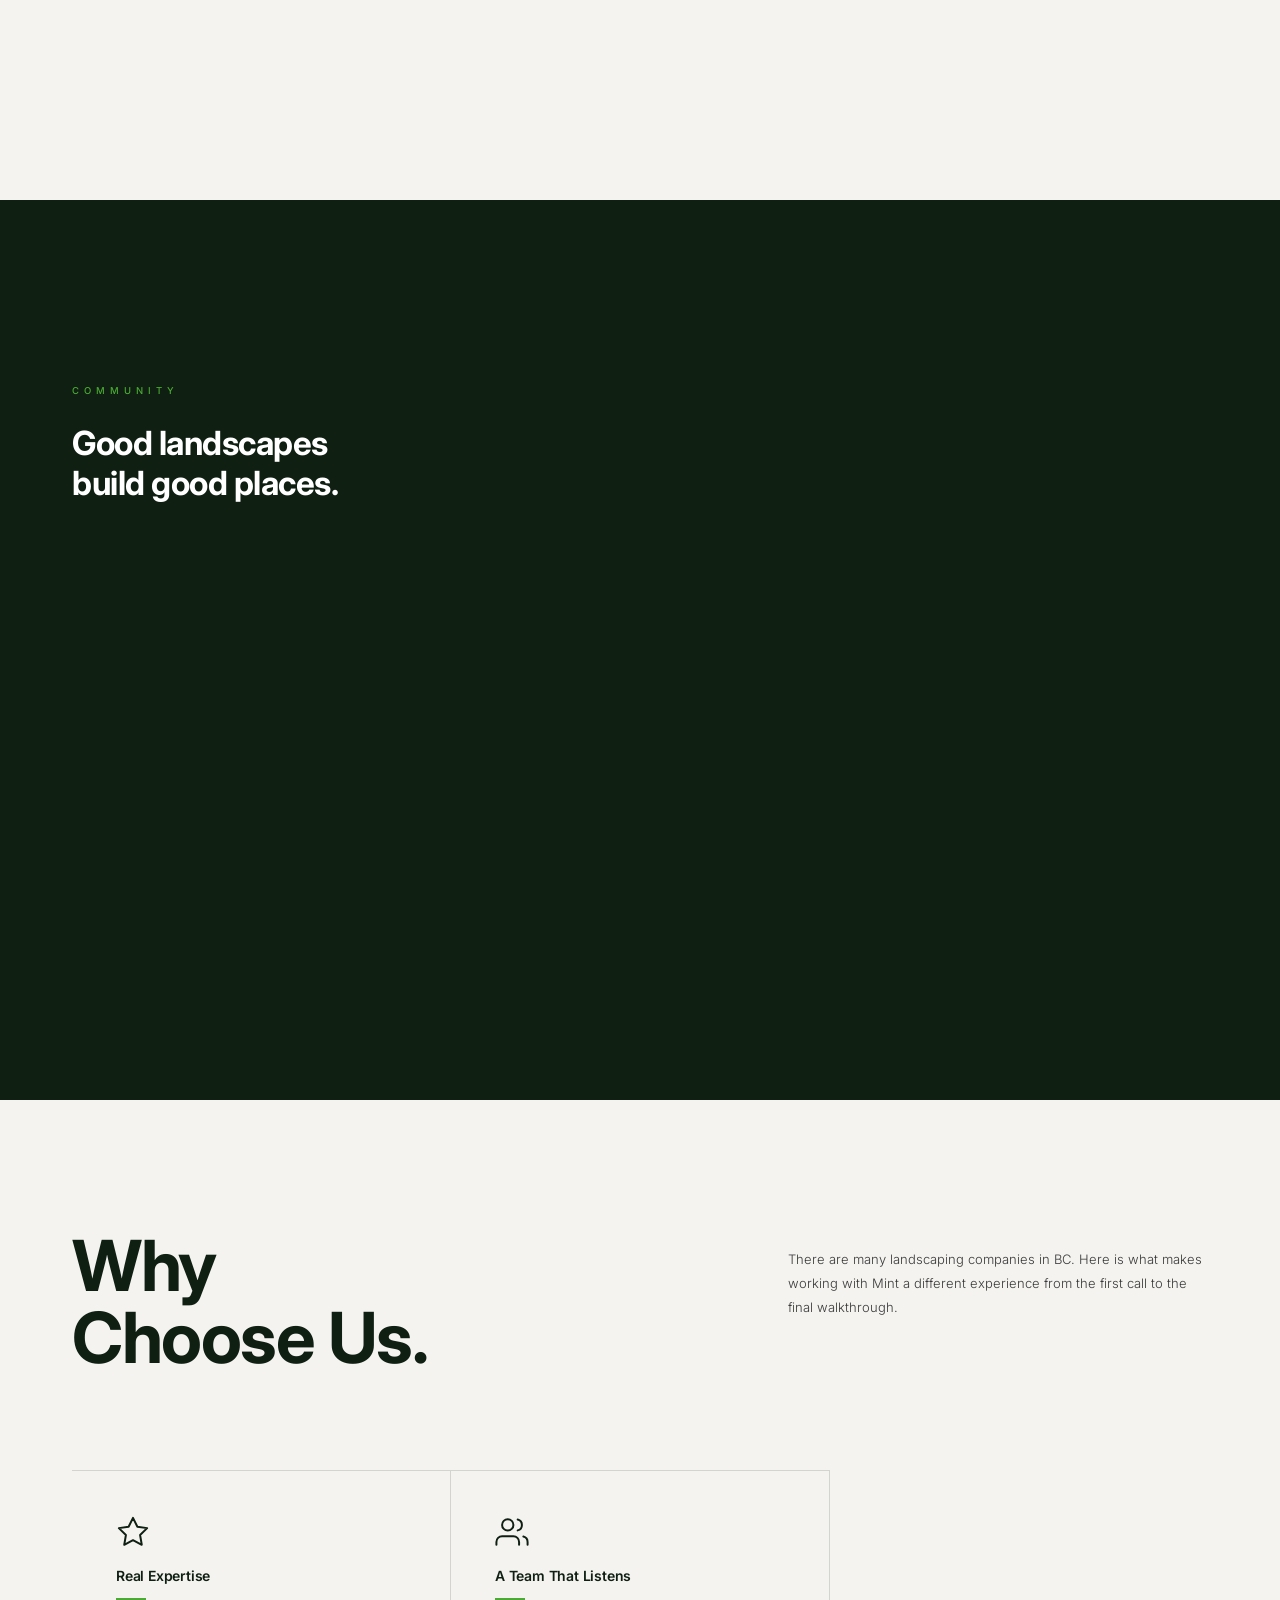
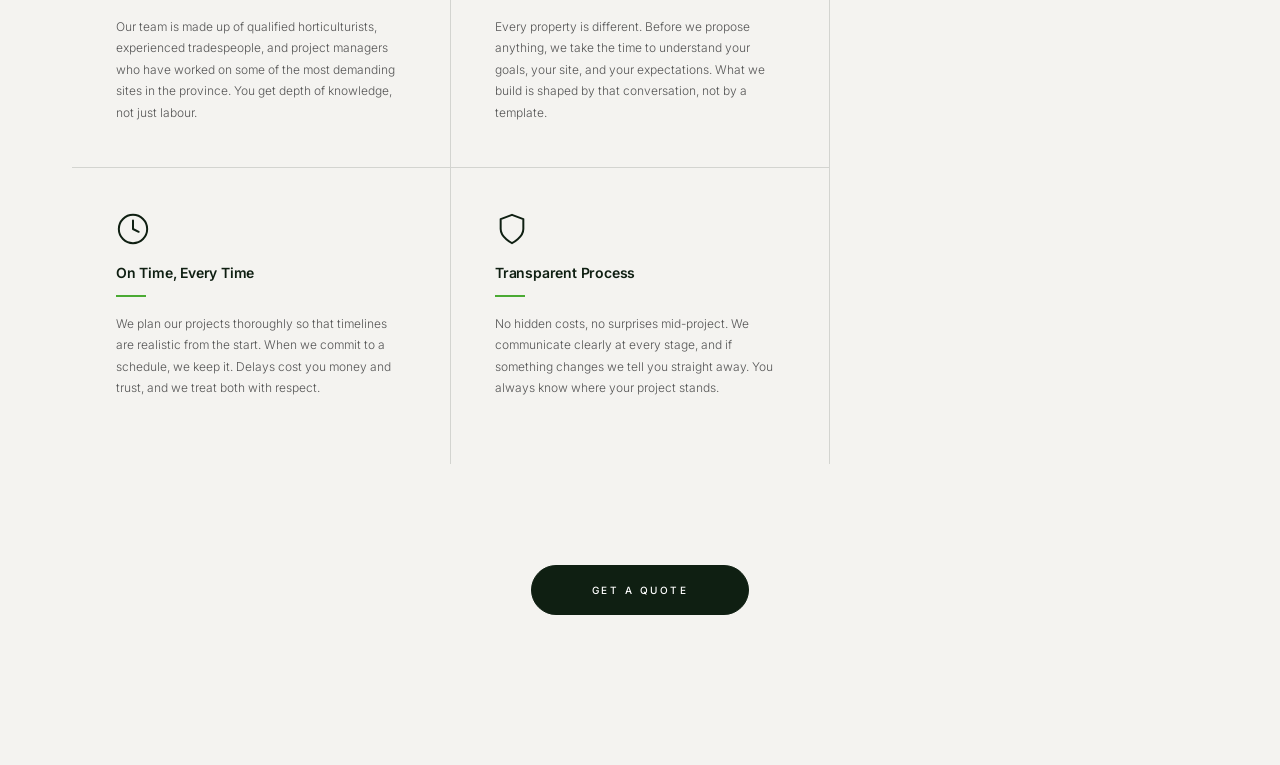
==== commit 530fcc60: "Update navigation links to index homepage" ====
--- a/about.html
+++ b/about.html
@@ -746,7 +746,7 @@
     </div>
 
     <nav class="nav" id="siteNav">
-      <a href="home.html" class="nav__logo">Mint Landscape</a>
+      <a href="index.html" class="nav__logo">Mint Landscape</a>
       <button
         class="nav__toggle"
         id="navToggle"
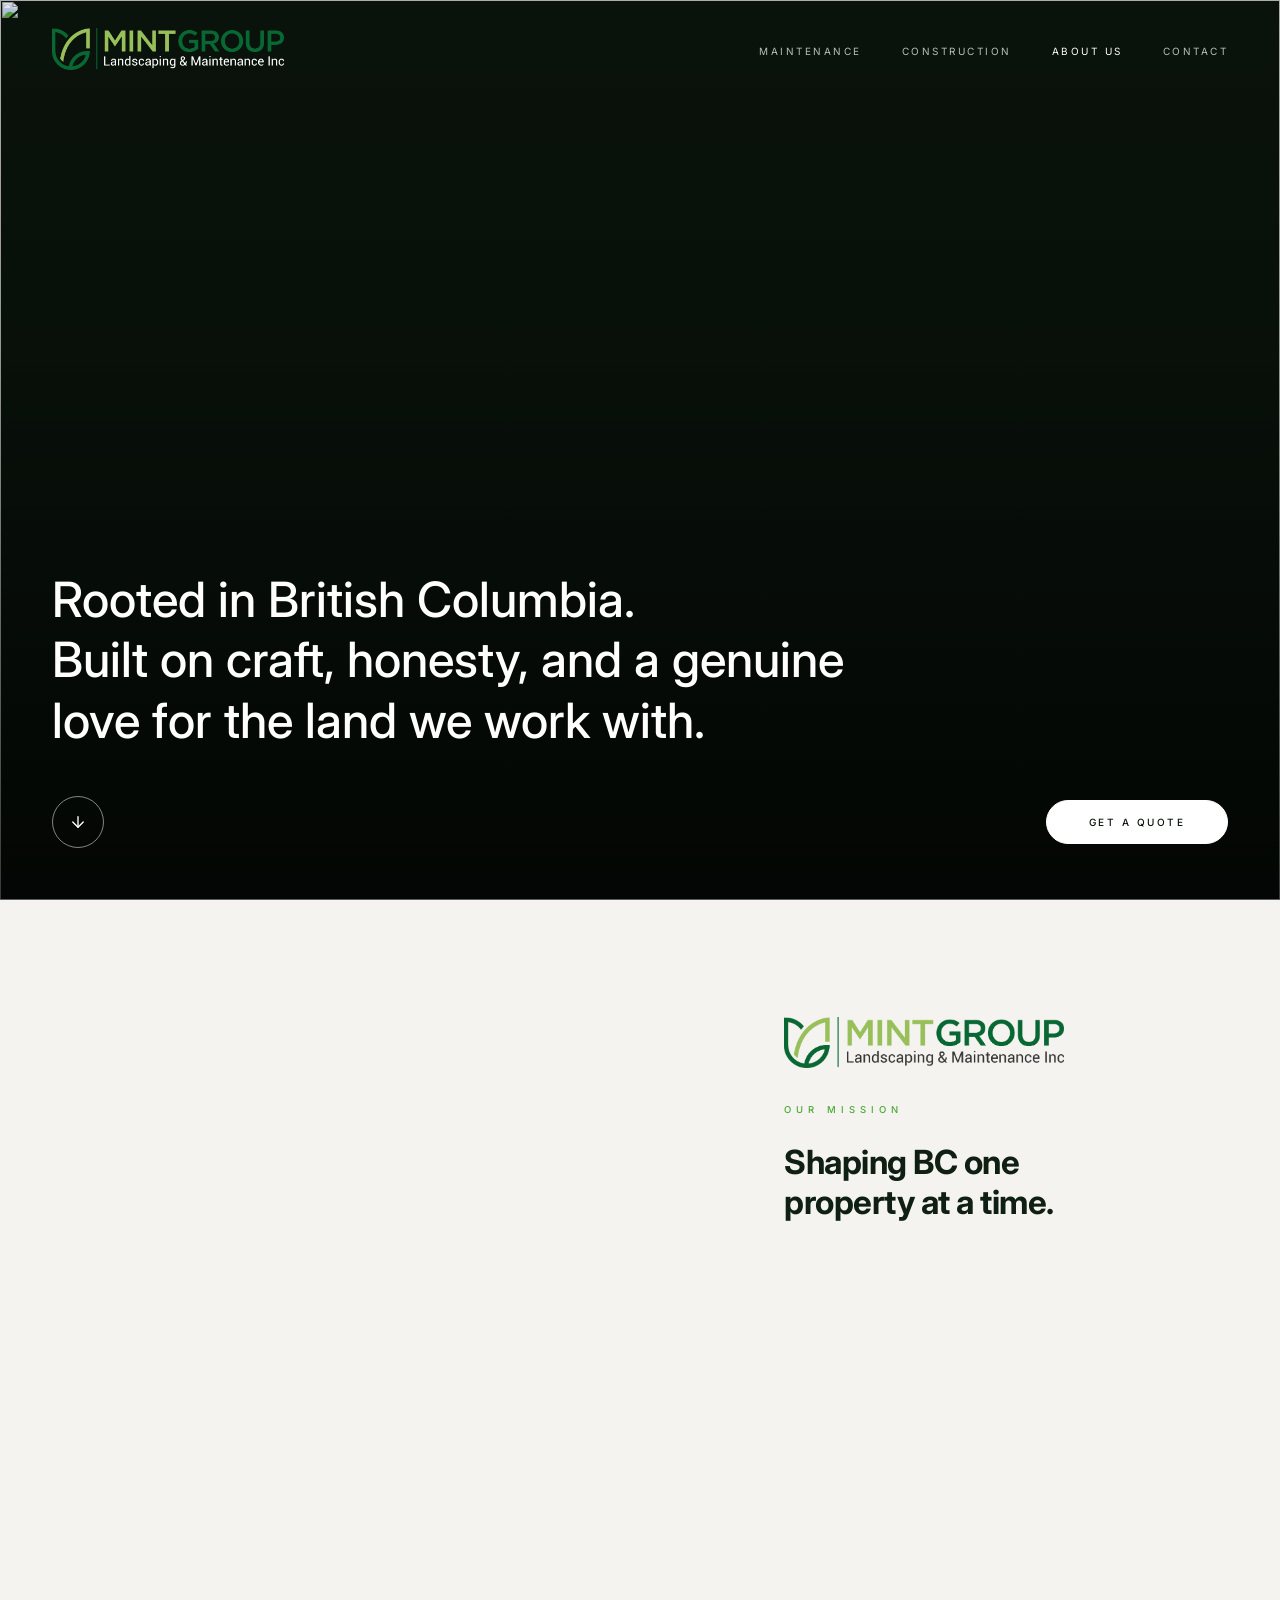
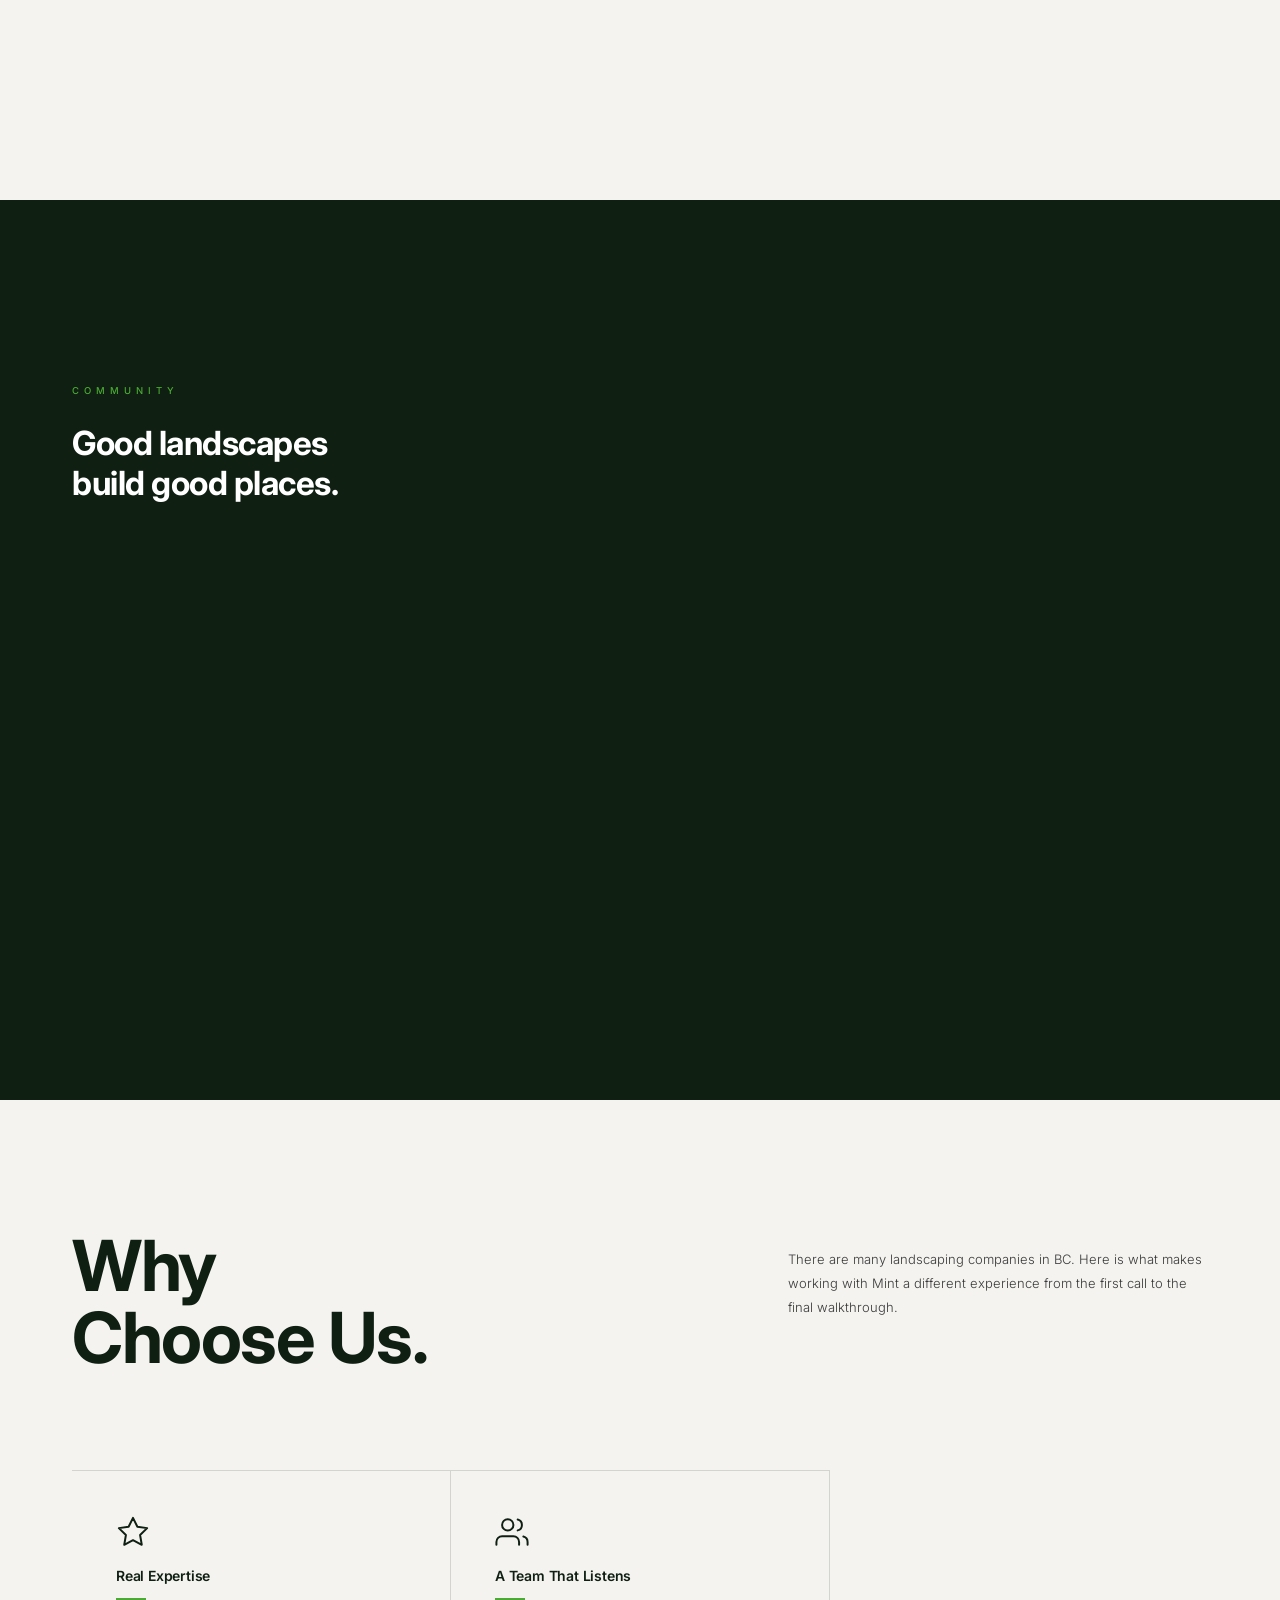
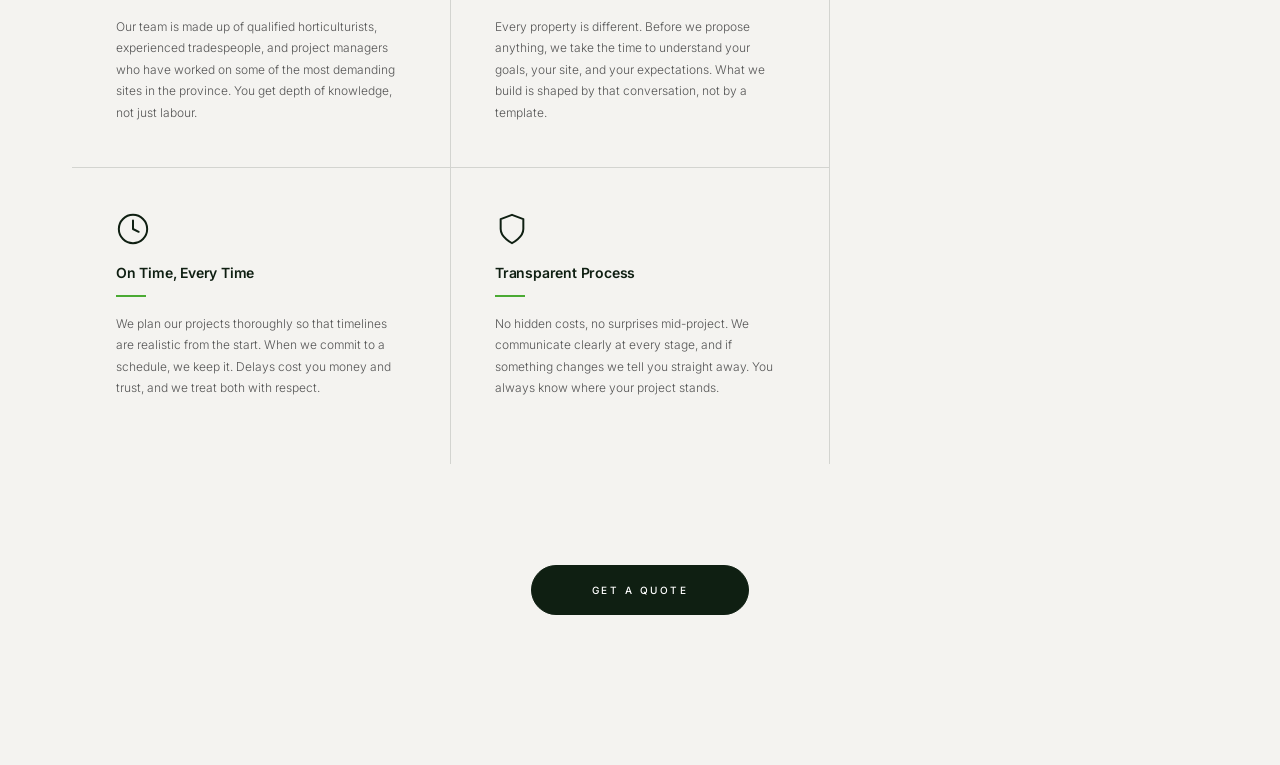
==== commit 413a4871: "logo added" ====
--- a/about.html
+++ b/about.html
@@ -4,6 +4,7 @@
   <meta charset="UTF-8" />
   <meta name="viewport" content="width=device-width, initial-scale=1.0" />
   <title>About Us — Mint Landscape</title>
+  <link rel="icon" type="image/png" href="images/logo-icon.png" />
   <link
     href="https://fonts.googleapis.com/css2?family=Inter:wght@300;400;500;600;700;800&display=swap"
     rel="stylesheet"
@@ -90,12 +91,16 @@
     .nav.show { opacity: 1; transform: translateY(0); }
 
     .nav__logo {
-      font-size: 11px;
-      font-weight: 500;
-      letter-spacing: 7px;
-      text-transform: uppercase;
-      color: #fff;
+      display: flex;
+      align-items: center;
       text-decoration: none;
+      flex-shrink: 0;
+    }
+
+    .nav__logo img {
+      height: 42px;
+      width: auto;
+      display: block;
     }
 
     .nav__toggle {
@@ -156,8 +161,8 @@
         padding: 16px;
       }
 
-      .nav__logo {
-        letter-spacing: 4px;
+      .nav__logo img {
+        height: 34px;
       }
 
       .nav__toggle {
@@ -746,7 +751,7 @@
     </div>
 
     <nav class="nav" id="siteNav">
-      <a href="index.html" class="nav__logo">Mint Landscape</a>
+      <a href="index.html" class="nav__logo"><img src="images/logo-dark-bg.png" alt="Mint Group Landscaping &amp; Maintenance Inc" /></a>
       <button
         class="nav__toggle"
         id="navToggle"
@@ -801,6 +806,7 @@
       </div>
 
       <div class="mission__text">
+        <img src="images/logo-color.png" alt="Mint Group Landscaping &amp; Maintenance Inc" style="max-width:280px;width:100%;height:auto;display:block;margin-bottom:36px;" />
         <p class="mission__eyebrow" id="missionEyebrow">Our Mission</p>
         <h2 class="mission__heading" id="missionHeading">
           Shaping BC one<br>property at a time.
